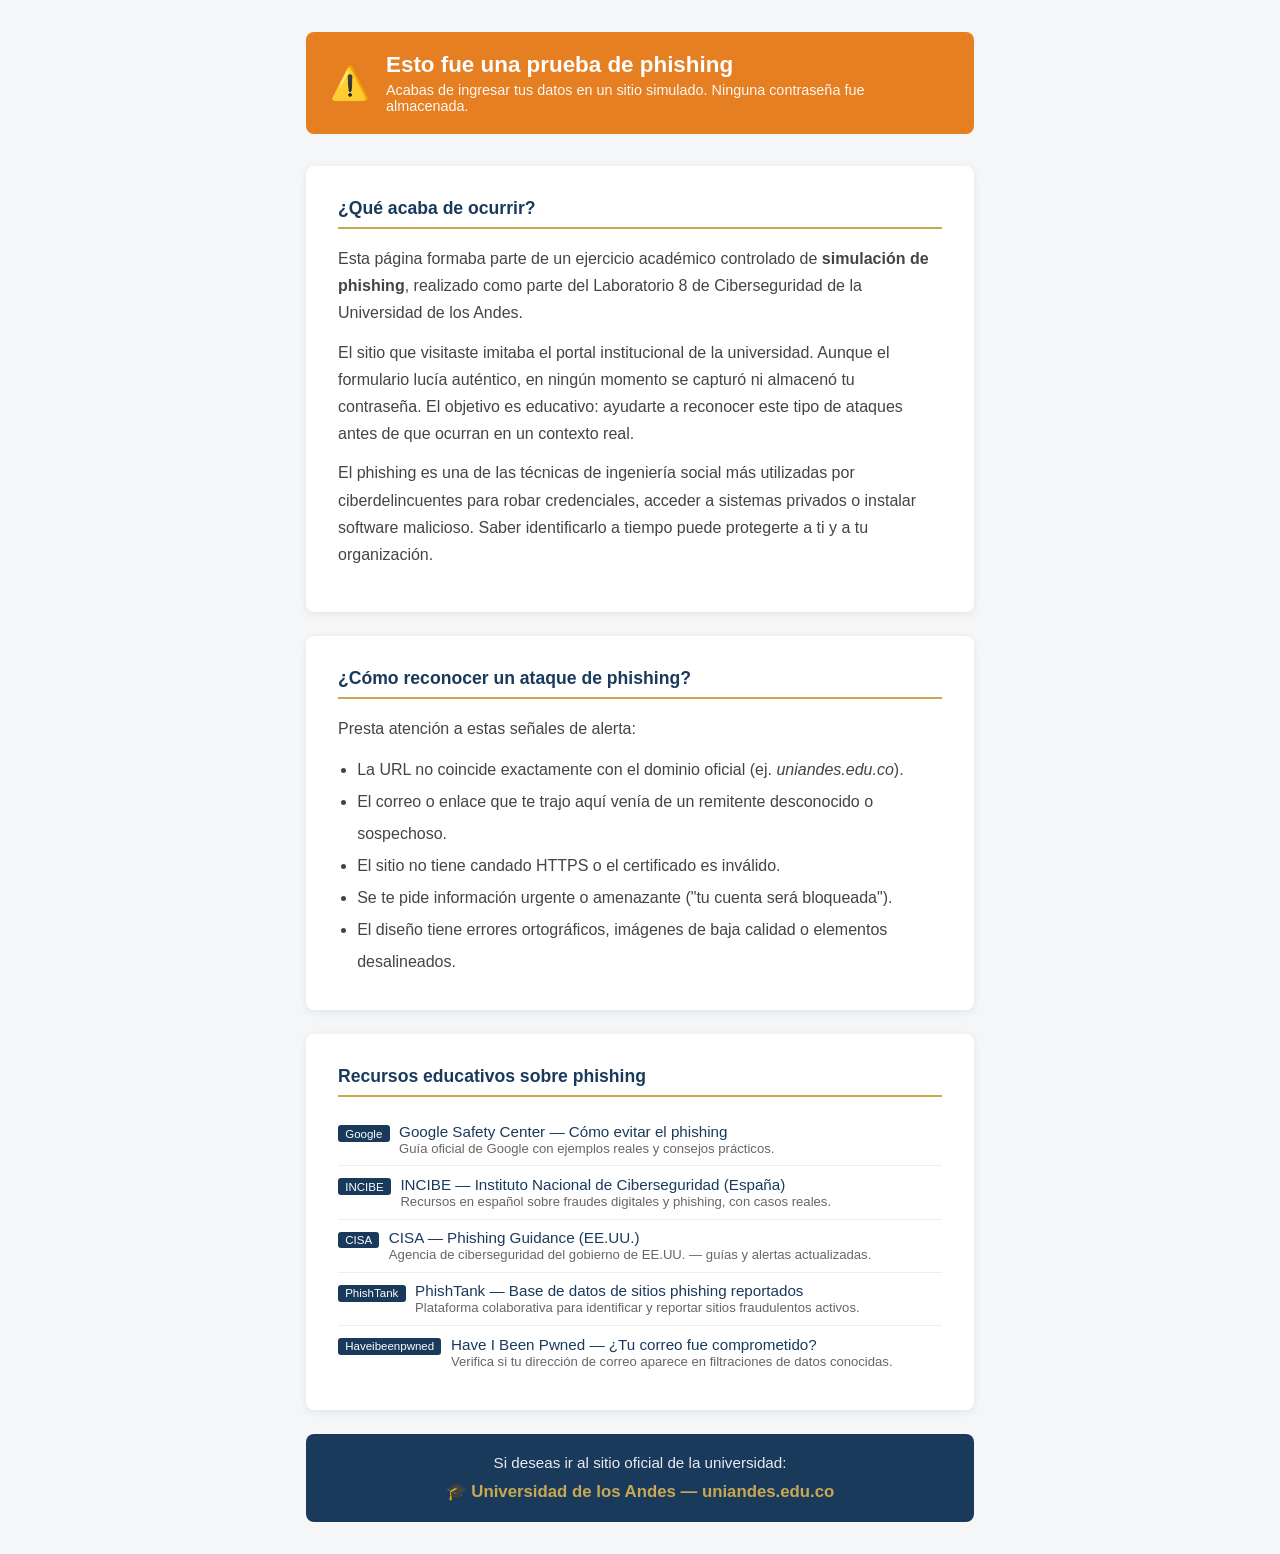
==== awareness.html @ 18bd720b "source" ====
<!DOCTYPE html>
<html lang="es">
<head>
  <meta charset="UTF-8" />
  <meta name="viewport" content="width=device-width, initial-scale=1.0" />
  <title>Alerta de Seguridad — Simulación de Phishing</title>
  <link rel="stylesheet" href="styles.css" />
</head>
<body>
  <div class="awareness-wrapper">

    <div class="alert-banner">
      <div class="icon">⚠️</div>
      <div>
        <h1>Esto fue una prueba de phishing</h1>
        <p>Acabas de ingresar tus datos en un sitio simulado. Ninguna contraseña fue almacenada.</p>
      </div>
    </div>

    <div class="awareness-card">
      <h2>¿Qué acaba de ocurrir?</h2>
      <p>
        Esta página formaba parte de un ejercicio académico controlado de <strong>simulación de phishing</strong>,
        realizado como parte del Laboratorio 8 de Ciberseguridad de la Universidad de los Andes.
      </p>
      <p>
        El sitio que visitaste imitaba el portal institucional de la universidad. Aunque el formulario
        lucía auténtico, en ningún momento se capturó ni almacenó tu contraseña. El objetivo es
        educativo: ayudarte a reconocer este tipo de ataques antes de que ocurran en un contexto real.
      </p>
      <p>
        El phishing es una de las técnicas de ingeniería social más utilizadas por ciberdelincuentes
        para robar credenciales, acceder a sistemas privados o instalar software malicioso. Saber
        identificarlo a tiempo puede protegerte a ti y a tu organización.
      </p>
    </div>

    <div class="awareness-card">
      <h2>¿Cómo reconocer un ataque de phishing?</h2>
      <p>Presta atención a estas señales de alerta:</p>
      <ul style="padding-left: 1.2rem; line-height: 2; color: #444;">
        <li>La URL no coincide exactamente con el dominio oficial (ej. <em>uniandes.edu.co</em>).</li>
        <li>El correo o enlace que te trajo aquí venía de un remitente desconocido o sospechoso.</li>
        <li>El sitio no tiene candado HTTPS o el certificado es inválido.</li>
        <li>Se te pide información urgente o amenazante ("tu cuenta será bloqueada").</li>
        <li>El diseño tiene errores ortográficos, imágenes de baja calidad o elementos desalineados.</li>
      </ul>
    </div>

    <div class="awareness-card">
      <h2>Recursos educativos sobre phishing</h2>
      <ul class="resource-list">
        <li>
          <span class="tag">Google</span>
          <div>
            <a href="https://safety.google/intl/es/security/avoid-phishing/" target="_blank" rel="noopener">
              Google Safety Center — Cómo evitar el phishing
            </a>
            <span class="res-desc">Guía oficial de Google con ejemplos reales y consejos prácticos.</span>
          </div>
        </li>
        <li>
          <span class="tag">INCIBE</span>
          <div>
            <a href="https://www.incibe.es/ciudadania/tematicas/fraudes-y-estafas/phishing" target="_blank" rel="noopener">
              INCIBE — Instituto Nacional de Ciberseguridad (España)
            </a>
            <span class="res-desc">Recursos en español sobre fraudes digitales y phishing, con casos reales.</span>
          </div>
        </li>
        <li>
          <span class="tag">CISA</span>
          <div>
            <a href="https://www.cisa.gov/phishing" target="_blank" rel="noopener">
              CISA — Phishing Guidance (EE.UU.)
            </a>
            <span class="res-desc">Agencia de ciberseguridad del gobierno de EE.UU. — guías y alertas actualizadas.</span>
          </div>
        </li>
        <li>
          <span class="tag">PhishTank</span>
          <div>
            <a href="https://www.phishtank.com/" target="_blank" rel="noopener">
              PhishTank — Base de datos de sitios phishing reportados
            </a>
            <span class="res-desc">Plataforma colaborativa para identificar y reportar sitios fraudulentos activos.</span>
          </div>
        </li>
        <li>
          <span class="tag">Haveibeenpwned</span>
          <div>
            <a href="https://haveibeenpwned.com/" target="_blank" rel="noopener">
              Have I Been Pwned — ¿Tu correo fue comprometido?
            </a>
            <span class="res-desc">Verifica si tu dirección de correo aparece en filtraciones de datos conocidas.</span>
          </div>
        </li>
      </ul>
    </div>

    <div class="official-link-box">
      <p>Si deseas ir al sitio oficial de la universidad:</p>
      <a href="https://uniandes.edu.co" target="_blank" rel="noopener">
        🎓 Universidad de los Andes — uniandes.edu.co
      </a>
    </div>

  </div>
</body>
</html>
---- styles.css ----
:root {
  --blue: #1a3a5c;
  --gold: #c8a951;
  --light-bg: #f4f6f8;
  --white: #ffffff;
  --text: #222222;
  --muted: #666666;
  --red: #c0392b;
  --green: #1e8449;
  --amber: #e67e22;
}

* {
  box-sizing: border-box;
  margin: 0;
  padding: 0;
}

body {
  font-family: -apple-system, BlinkMacSystemFont, "Segoe UI", Roboto, sans-serif;
  background: var(--light-bg);
  color: var(--text);
  min-height: 100vh;
}

a {
  color: var(--blue);
  text-decoration: none;
}

a:hover {
  text-decoration: underline;
}

/* ── Login page ── */
.login-wrapper {
  display: flex;
  flex-direction: column;
  align-items: center;
  justify-content: center;
  min-height: 100vh;
  padding: 1rem;
}

.login-card {
  background: var(--white);
  border-radius: 8px;
  box-shadow: 0 2px 12px rgba(0,0,0,0.12);
  padding: 2.5rem 2rem;
  width: 100%;
  max-width: 420px;
}

.logo-header {
  text-align: center;
  margin-bottom: 2rem;
}

.logo-header .uni-name {
  font-size: 1.2rem;
  font-weight: 700;
  color: var(--blue);
  letter-spacing: 0.02em;
}

.logo-header .uni-sub {
  font-size: 0.85rem;
  color: var(--muted);
  margin-top: 0.25rem;
}

.logo-bar {
  width: 60px;
  height: 4px;
  background: var(--gold);
  margin: 0.75rem auto 0;
  border-radius: 2px;
}

.login-card h2 {
  font-size: 1.15rem;
  margin-bottom: 1.5rem;
  color: var(--blue);
  text-align: center;
}

.form-group {
  margin-bottom: 1.1rem;
}

.form-group label {
  display: block;
  font-size: 0.85rem;
  font-weight: 600;
  margin-bottom: 0.4rem;
  color: var(--text);
}

.form-group input {
  width: 100%;
  padding: 0.65rem 0.85rem;
  border: 1px solid #c8cdd2;
  border-radius: 5px;
  font-size: 0.95rem;
  outline: none;
  transition: border-color 0.2s;
}

.form-group input:focus {
  border-color: var(--blue);
}

.btn-primary {
  width: 100%;
  padding: 0.75rem;
  background: var(--blue);
  color: var(--white);
  border: none;
  border-radius: 5px;
  font-size: 1rem;
  font-weight: 600;
  cursor: pointer;
  margin-top: 0.5rem;
  transition: background 0.2s;
}

.btn-primary:hover {
  background: #14304f;
}

.login-footer {
  text-align: center;
  font-size: 0.78rem;
  color: var(--muted);
  margin-top: 1.5rem;
}

.error-msg {
  color: var(--red);
  font-size: 0.82rem;
  margin-top: 0.3rem;
  display: none;
}

/* ── Awareness page ── */
.awareness-wrapper {
  max-width: 700px;
  margin: 0 auto;
  padding: 2rem 1rem;
}

.alert-banner {
  background: var(--amber);
  color: var(--white);
  padding: 1.25rem 1.5rem;
  border-radius: 8px;
  margin-bottom: 2rem;
  display: flex;
  align-items: center;
  gap: 1rem;
}

.alert-banner .icon {
  font-size: 2rem;
  flex-shrink: 0;
}

.alert-banner h1 {
  font-size: 1.4rem;
  margin-bottom: 0.25rem;
}

.alert-banner p {
  font-size: 0.9rem;
  opacity: 0.95;
}

.awareness-card {
  background: var(--white);
  border-radius: 8px;
  box-shadow: 0 2px 8px rgba(0,0,0,0.08);
  padding: 2rem;
  margin-bottom: 1.5rem;
}

.awareness-card h2 {
  color: var(--blue);
  font-size: 1.1rem;
  margin-bottom: 1rem;
  padding-bottom: 0.5rem;
  border-bottom: 2px solid var(--gold);
}

.awareness-card p {
  line-height: 1.7;
  color: #444;
  margin-bottom: 0.75rem;
}

.resource-list {
  list-style: none;
  padding: 0;
}

.resource-list li {
  padding: 0.6rem 0;
  border-bottom: 1px solid #eee;
  display: flex;
  align-items: flex-start;
  gap: 0.6rem;
}

.resource-list li:last-child {
  border-bottom: none;
}

.resource-list .tag {
  font-size: 0.72rem;
  background: var(--blue);
  color: white;
  padding: 0.15rem 0.45rem;
  border-radius: 3px;
  white-space: nowrap;
  margin-top: 0.15rem;
}

.resource-list a {
  font-weight: 500;
  color: var(--blue);
  font-size: 0.95rem;
}

.resource-list .res-desc {
  font-size: 0.82rem;
  color: var(--muted);
  display: block;
}

.official-link-box {
  background: var(--blue);
  color: var(--white);
  border-radius: 8px;
  padding: 1.25rem 1.5rem;
  text-align: center;
  margin-top: 1.5rem;
}

.official-link-box p {
  margin-bottom: 0.6rem;
  font-size: 0.95rem;
  opacity: 0.9;
}

.official-link-box a {
  color: var(--gold);
  font-weight: 700;
  font-size: 1.05rem;
}

/* ── Dashboard ── */
.dashboard-wrapper {
  max-width: 960px;
  margin: 0 auto;
  padding: 2rem 1rem;
}

.dashboard-header {
  background: var(--blue);
  color: var(--white);
  padding: 1.25rem 1.5rem;
  border-radius: 8px;
  margin-bottom: 2rem;
}

.dashboard-header h1 {
  font-size: 1.3rem;
}

.dashboard-header p {
  font-size: 0.85rem;
  opacity: 0.8;
  margin-top: 0.25rem;
}

.stats-grid {
  display: grid;
  grid-template-columns: repeat(auto-fit, minmax(180px, 1fr));
  gap: 1rem;
  margin-bottom: 2rem;
}

.stat-card {
  background: var(--white);
  border-radius: 8px;
  box-shadow: 0 2px 8px rgba(0,0,0,0.08);
  padding: 1.5rem;
  text-align: center;
}

.stat-card .stat-value {
  font-size: 2.5rem;
  font-weight: 700;
  color: var(--blue);
}

.stat-card .stat-label {
  font-size: 0.85rem;
  color: var(--muted);
  margin-top: 0.25rem;
}

.table-card {
  background: var(--white);
  border-radius: 8px;
  box-shadow: 0 2px 8px rgba(0,0,0,0.08);
  overflow: hidden;
}

.table-card h2 {
  padding: 1rem 1.25rem;
  font-size: 1rem;
  color: var(--blue);
  border-bottom: 1px solid #eee;
}

table {
  width: 100%;
  border-collapse: collapse;
  font-size: 0.875rem;
}

thead {
  background: var(--light-bg);
}

th, td {
  text-align: left;
  padding: 0.75rem 1rem;
  border-bottom: 1px solid #eee;
}

th {
  font-weight: 600;
  color: var(--muted);
  font-size: 0.78rem;
  text-transform: uppercase;
  letter-spacing: 0.04em;
}

td {
  color: var(--text);
  word-break: break-all;
}

tr:last-child td {
  border-bottom: none;
}

.badge {
  display: inline-block;
  padding: 0.2rem 0.55rem;
  border-radius: 4px;
  font-size: 0.75rem;
  font-weight: 600;
}

.badge-click {
  background: #eaf4fb;
  color: #1a6fa8;
}

.badge-submit {
  background: #fef5e7;
  color: #c87a00;
}

.empty-state {
  text-align: center;
  padding: 2rem;
  color: var(--muted);
  font-size: 0.9rem;
}
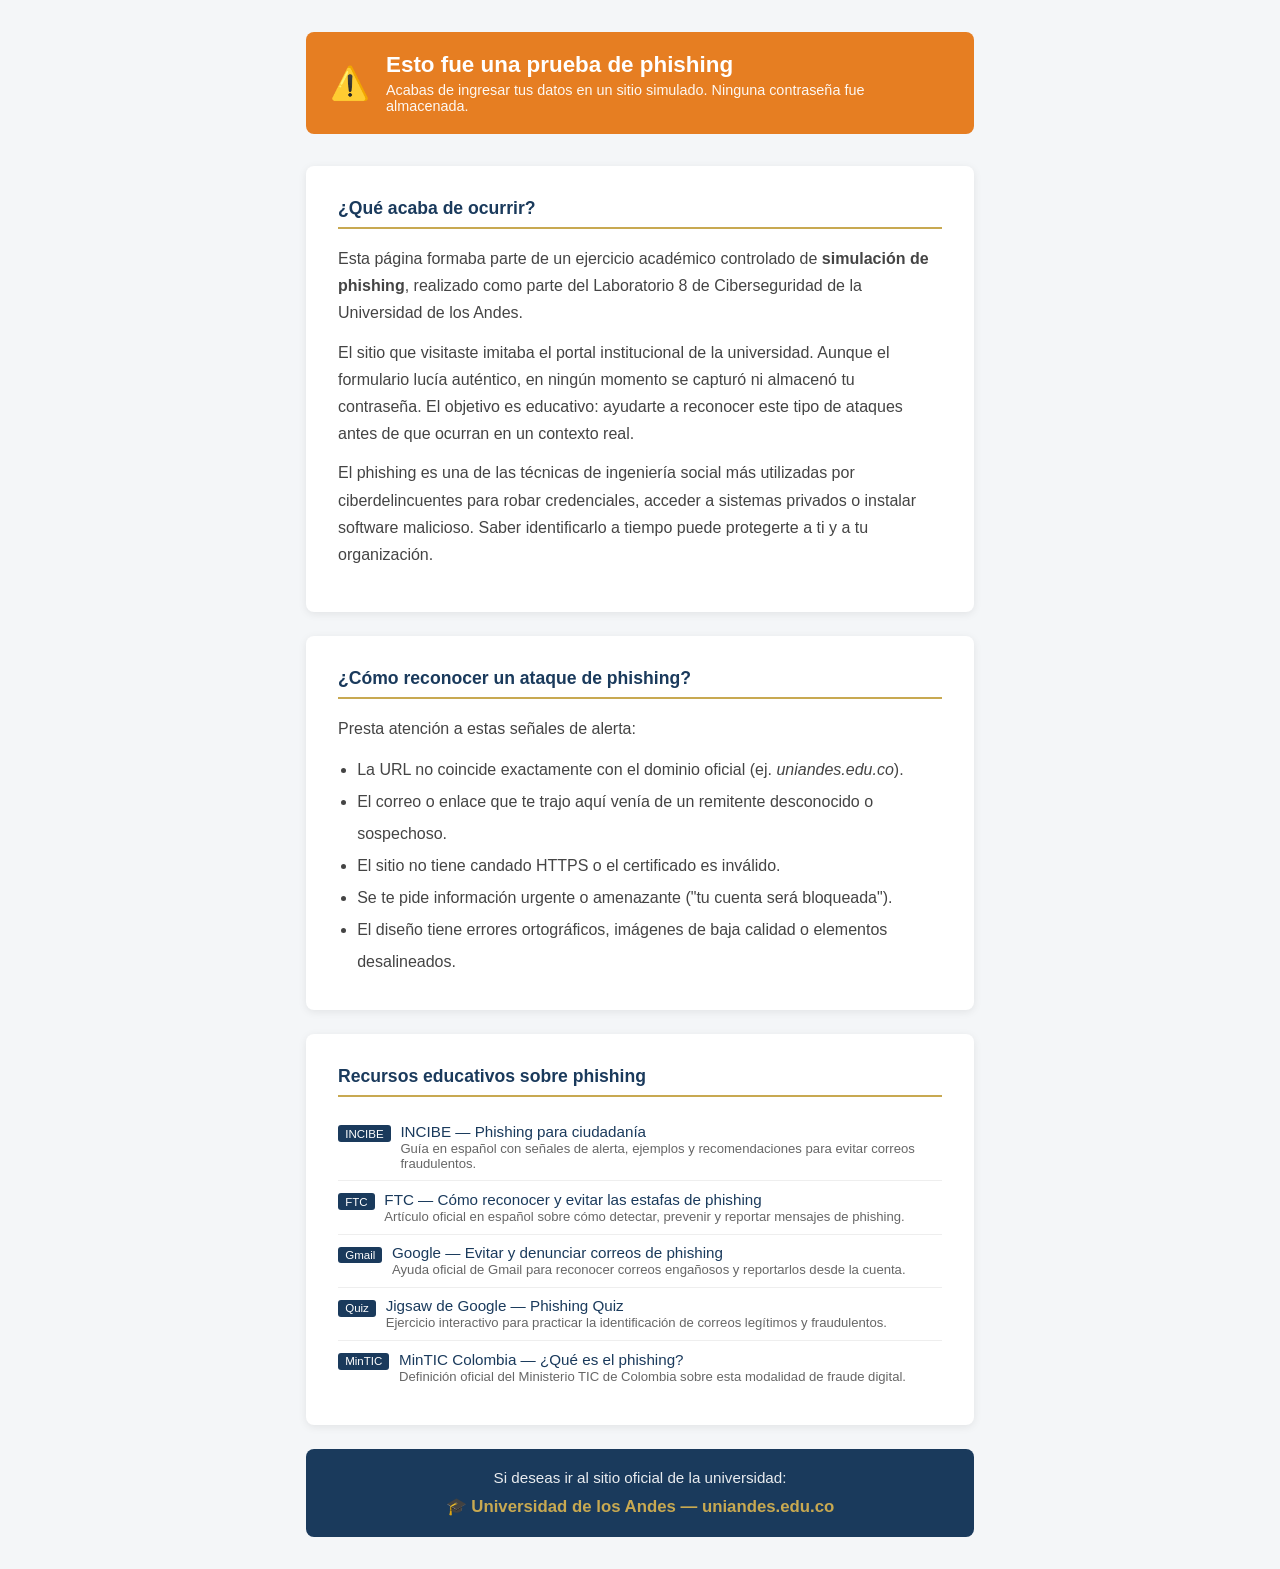
==== commit ff745404: "cambios -> hacerlo igual" ====
--- a/awareness.html
+++ b/awareness.html
@@ -51,48 +51,48 @@
       <h2>Recursos educativos sobre phishing</h2>
       <ul class="resource-list">
         <li>
-          <span class="tag">Google</span>
+          <span class="tag">INCIBE</span>
           <div>
-            <a href="https://safety.google/intl/es/security/avoid-phishing/" target="_blank" rel="noopener">
-              Google Safety Center — Cómo evitar el phishing
+            <a href="https://www.incibe.es/ciudadania/tematicas/ingenieria-social-fraudes-online/phishing" target="_blank" rel="noopener">
+              INCIBE — Phishing para ciudadanía
             </a>
-            <span class="res-desc">Guía oficial de Google con ejemplos reales y consejos prácticos.</span>
+            <span class="res-desc">Guía en español con señales de alerta, ejemplos y recomendaciones para evitar correos fraudulentos.</span>
           </div>
         </li>
         <li>
-          <span class="tag">INCIBE</span>
+          <span class="tag">FTC</span>
           <div>
-            <a href="https://www.incibe.es/ciudadania/tematicas/fraudes-y-estafas/phishing" target="_blank" rel="noopener">
-              INCIBE — Instituto Nacional de Ciberseguridad (España)
+            <a href="https://consumidor.ftc.gov/articulos/como-reconocer-y-evitar-las-estafas-de-phishing" target="_blank" rel="noopener">
+              FTC — Cómo reconocer y evitar las estafas de phishing
             </a>
-            <span class="res-desc">Recursos en español sobre fraudes digitales y phishing, con casos reales.</span>
+            <span class="res-desc">Artículo oficial en español sobre cómo detectar, prevenir y reportar mensajes de phishing.</span>
           </div>
         </li>
         <li>
-          <span class="tag">CISA</span>
+          <span class="tag">Gmail</span>
           <div>
-            <a href="https://www.cisa.gov/phishing" target="_blank" rel="noopener">
-              CISA — Phishing Guidance (EE.UU.)
+            <a href="https://support.google.com/mail/answer/8253?hl=es" target="_blank" rel="noopener">
+              Google — Evitar y denunciar correos de phishing
             </a>
-            <span class="res-desc">Agencia de ciberseguridad del gobierno de EE.UU. — guías y alertas actualizadas.</span>
+            <span class="res-desc">Ayuda oficial de Gmail para reconocer correos engañosos y reportarlos desde la cuenta.</span>
           </div>
         </li>
         <li>
-          <span class="tag">PhishTank</span>
+          <span class="tag">Quiz</span>
           <div>
-            <a href="https://www.phishtank.com/" target="_blank" rel="noopener">
-              PhishTank — Base de datos de sitios phishing reportados
+            <a href="https://phishingquiz.withgoogle.com/" target="_blank" rel="noopener">
+              Jigsaw de Google — Phishing Quiz
             </a>
-            <span class="res-desc">Plataforma colaborativa para identificar y reportar sitios fraudulentos activos.</span>
+            <span class="res-desc">Ejercicio interactivo para practicar la identificación de correos legítimos y fraudulentos.</span>
           </div>
         </li>
         <li>
-          <span class="tag">Haveibeenpwned</span>
+          <span class="tag">MinTIC</span>
           <div>
-            <a href="https://haveibeenpwned.com/" target="_blank" rel="noopener">
-              Have I Been Pwned — ¿Tu correo fue comprometido?
+            <a href="https://mintic.gov.co/portal/inicio/Glosario/P/5683:Phishing" target="_blank" rel="noopener">
+              MinTIC Colombia — ¿Qué es el phishing?
             </a>
-            <span class="res-desc">Verifica si tu dirección de correo aparece en filtraciones de datos conocidas.</span>
+            <span class="res-desc">Definición oficial del Ministerio TIC de Colombia sobre esta modalidad de fraude digital.</span>
           </div>
         </li>
       </ul>
--- a/styles.css
+++ b/styles.css
@@ -142,6 +142,210 @@
   display: none;
 }
 
+body.login-page {
+  background: #747474 url("assets/imagen-de-fondo.png") center center / cover no-repeat fixed;
+  color: #1b1b1b;
+  overflow-x: hidden;
+}
+
+body.login-page .login-wrapper {
+  position: relative;
+  z-index: 1;
+  min-height: 100vh;
+  padding: 48px 24px;
+}
+
+body.login-page .login-card {
+  width: 100%;
+  max-width: 440px;
+  padding: 0;
+  overflow: hidden;
+  background: var(--white);
+  border-radius: 0;
+  box-shadow: 0 3px 11px rgba(0,0,0,0.2);
+}
+
+body.login-page .logo-header {
+  padding: 42px 45px 0;
+  margin-bottom: 24px;
+  text-align: left;
+}
+
+.uniandes-logo {
+  display: block;
+  width: 148px;
+  height: 48px;
+  object-fit: cover;
+  object-position: center;
+}
+
+body.login-page .login-card h2 {
+  padding: 0 45px;
+  margin-bottom: 12px;
+  color: #1f1f1f;
+  font-size: 24px;
+  font-weight: 600;
+  line-height: 1.2;
+  text-align: left;
+}
+
+body.login-page #loginForm {
+  padding: 0 45px 43px;
+}
+
+body.login-page .form-group {
+  margin-bottom: 16px;
+}
+
+body.login-page .form-group label {
+  display: block;
+  margin-bottom: 5px;
+  color: #323130;
+  font-size: 13px;
+  font-weight: 400;
+}
+
+body.login-page .form-group input {
+  width: 100%;
+  height: 36px;
+  padding: 8px 4px;
+  border: 0;
+  border-bottom: 1px solid #5a5a5a;
+  border-radius: 0;
+  background: #eef4ff;
+  color: #1f1f1f;
+  font-size: 14px;
+  outline: none;
+  transition: background 0.2s, border-color 0.2s, box-shadow 0.2s;
+}
+
+body.login-page .form-group input::placeholder {
+  color: #5f5f5f;
+}
+
+body.login-page .form-group input:focus {
+  background: #e8f0fe;
+  border-color: #0067b8;
+  box-shadow: 0 1px 0 #0067b8;
+}
+
+.forgot-link {
+  display: inline-block;
+  margin: 2px 0 18px;
+  color: #0067b8;
+  font-size: 13px;
+}
+
+.button-row {
+  display: flex;
+  justify-content: flex-end;
+}
+
+body.login-page .btn-primary {
+  width: auto;
+  min-width: 110px;
+  height: 32px;
+  padding: 0 16px;
+  margin-top: 0;
+  background: #0067b8;
+  color: var(--white);
+  border: none;
+  border-radius: 0;
+  font-size: 14px;
+  font-weight: 600;
+  cursor: pointer;
+  transition: background 0.2s;
+}
+
+body.login-page .btn-primary:hover {
+  background: #005da6;
+}
+
+body.login-page .btn-primary:disabled {
+  cursor: default;
+  background: #7a7a7a;
+}
+
+body.login-page .login-footer {
+  padding: 24px 45px 30px;
+  margin-top: 0;
+  background: #f4f4f4;
+  color: #2f2f2f;
+  font-size: 14px;
+  line-height: 1.45;
+  text-align: left;
+}
+
+body.login-page .login-footer a {
+  color: #0067b8;
+}
+
+body.login-page .login-footer > a {
+  display: inline-block;
+  margin-bottom: 18px;
+}
+
+body.login-page .login-footer p {
+  margin-bottom: 16px;
+}
+
+body.login-page .login-footer p:last-child {
+  margin-bottom: 0;
+}
+
+body.login-page .error-msg {
+  color: var(--red);
+  font-size: 12px;
+  margin-top: 5px;
+  display: none;
+}
+
+.legal-links {
+  position: fixed;
+  right: 16px;
+  bottom: 8px;
+  z-index: 2;
+  display: flex;
+  align-items: center;
+  gap: 22px;
+  color: #ffffff;
+  font-size: 12px;
+  font-weight: 600;
+  text-shadow: 0 1px 2px rgba(0,0,0,0.25);
+}
+
+@media (max-width: 700px) {
+  body.login-page {
+    overflow-y: auto;
+    background-position: 27% center;
+  }
+
+  body.login-page .login-wrapper {
+    align-items: flex-start;
+    padding: 28px 16px 58px;
+  }
+
+  body.login-page .login-card {
+    max-width: 100%;
+  }
+
+  body.login-page .logo-header,
+  body.login-page .login-card h2,
+  body.login-page #loginForm,
+  body.login-page .login-footer {
+    padding-left: 28px;
+    padding-right: 28px;
+  }
+
+  .legal-links {
+    right: 12px;
+    left: 12px;
+    justify-content: flex-end;
+    gap: 12px;
+    font-size: 11px;
+  }
+}
+
 /* ── Awareness page ── */
 .awareness-wrapper {
   max-width: 700px;
